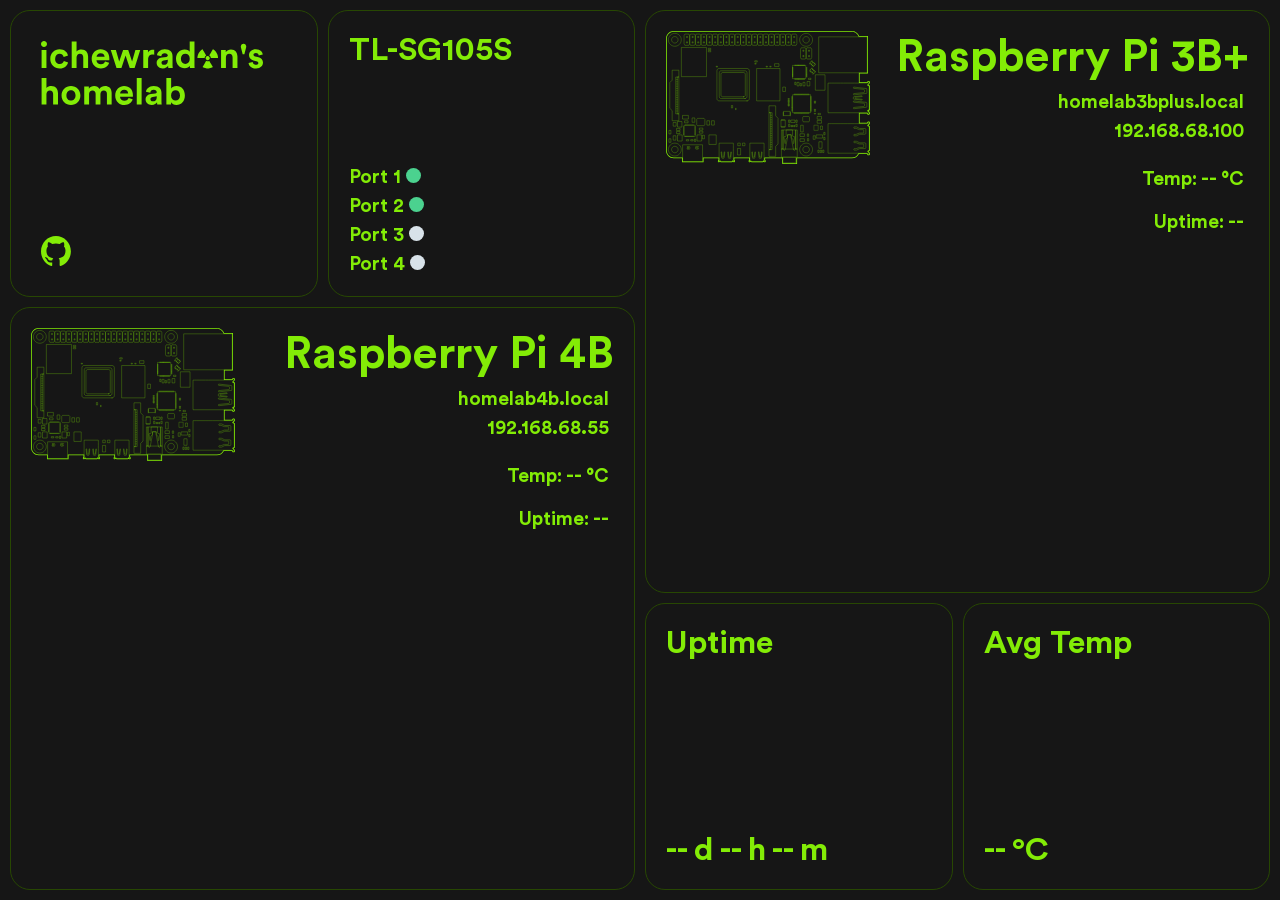
==== homelab-web-dash/index.html @ 9d9f36bd "Added Webpage Template (No function yet)" ====
<!DOCTYPE html>
<html lang="en">

<head>
    <meta charset="utf-8">
    <title>ichewradon's homelab</title>
    <meta name="viewport" content="width=device-width, initial-scale=1">
    <link rel="stylesheet" href="styles.css">
    <link rel="icon" type="image/png" href="favicons/favicon-96x96.png" sizes="96x96" />
    <link rel="icon" type="image/svg+xml" href="favicons/favicon.svg" />
    <link rel="shortcut icon" href="favicons/favicon.ico" />
    <link rel="apple-touch-icon" sizes="180x180" href="favicons/apple-touch-icon.png" />
    <meta name="apple-mobile-web-app-title" content="homelab" />
    <link rel="manifest" href="favicons/site.webmanifest" />
</head>

<body>

    <div class="grid">
        <div class="item item-1" onClick="window.location.href=window.location.href">
            <img src="images/logos/fulllogo.svg" style="height: 5cqw;">
            <div class="social-links">
                <a href="https://github.com/ichewradon/homelab" target="_blank" style="text-decoration: none;">
                    <img src="images/logos/github.svg" style="width: 30px; height: 30px;">
                </a>
                <a href="https://ichewradon.com" target="_blank" style="text-decoration: none;">
                    <i data-lucide="link"></i>
                </a>
            </div>
        </div>

        <div class="item item-2">
            <div class="sub-title">TL-SG105S</div>
            <div class="connections">
                <div class="connections" id="port1">Port 1 <status-indicator positive pulse></status-indicator></div>
                <div class="connections" id="port2">Port 2 <status-indicator positive pulse></status-indicator></div>
                <div class="connections" id="port3">Port 3 <status-indicator></status-indicator></div>
                <div class="connections" id="port4">Port 4 <status-indicator></status-indicator></div>
            </div>
        </div>

        <div class="item item-3">
            <img src="images/rpi4b.svg" style="width: 35%;">
            <div>
                <div class="title">
                    Raspberry Pi 4B
                </div>
                <div class="description">
                    homelab4b.local
                </div>
                <div class="description">
                    192.168.68.55
                </div>
                <div class="description">
                    <p>Temp: <span id="node-temp">--</span> °C</p>
                    <p>Uptime: <span id="node-uptime">--</span></p>
                </div>
            </div>
        </div>

        <div class="item item-4">
            <img src="images/rpi4b.svg" style="width: 35%;">
            <div>
                <div class="title">
                    Raspberry Pi 3B+
                </div>
                <div class="description">
                    homelab3bplus.local
                </div>
                <div class="description">
                    192.168.68.100
                </div>
                <div class="description">
                    <p>Temp: <span id="dash-temp">--</span> °C</p>
                    <p>Uptime: <span id="dash-uptime">--</span></p>
                </div>
            </div>
        </div>

        <div class="item item-5">
            <div class="sub-title">
                Uptime
            </div>
            <div class="sub-title">
                <span id="homelab-uptime">-- d -- h -- m</span>
            </div>
        </div>

        <div class="item item-6">
            <div class="sub-title">
                Avg Temp
            </div>
            <div class="sub-title">
                <span id="homelab-temp">--</span> °C
            </div>
        </div>

    </div>

    <script src="updateStats.js"></script>

</body>

</html>
---- homelab-web-dash/styles.css ----
@import 'status-indicator.css';

@font-face {
    font-family: Circular;
    src: url('fonts/Circular.woff2');
}

html,
body {
    background-color: #161616;
    font-family: Circular;
    margin: 0;
    padding: 0;
    height: 100%;
    cursor: default;
}

.title {
    font-size: 3.5cqw;
    color: #83ec06;
}

.sub-title {
    font-size: 2.5cqw;
    color: #83ec06;
}

.description {
    font-size: 1.5cqw;
    text-align: end;
    padding-top: 5px;
    padding-right: 5px;
    color: #83ec06;
}

.connections {
    font-size: 1.5cqw;
    text-align: left;
    padding-top: 5px;
    padding-right: 5px;
    color: #83ec06;
}

.social-links {
    display: flex;
    gap: 10px;
    align-items: center;
    /* vertically center both icons */
}

.social-links a {
    display: flex;
    align-items: center;
    /* vertically center the child image */
}

.social-links svg {
    height: 30px;
    width: 30px;
    stroke: #83ec06
}

.grid {
    display: grid;
    grid-template-columns: repeat(4, 1fr);
    grid-template-rows: repeat(3, 1fr);
    gap: 10px;
    height: 100vh;
    box-sizing: border-box;
    padding: 10px;
}

.item {
    color: white;
    font-size: 1.5rem;
    display: flex;
    align-items: start;
    justify-content: space-between;
    border-radius: 20px;
    border: 1px solid #274702;
    transition: all 0.3s ease;
    padding: 20px;
    cursor: pointer;
}

.item:hover {
    transform: translateY(-2px);
    border: 5px solid #83ec06;
}

.item-1 {
    grid-column: 1 / span 1;
    grid-row: 1 / span 1;
    padding: 30px;
    flex-direction: column;
    justify-content: space-between;
}

.item-2 {
    grid-column: 2 / span 1;
    grid-row: 1 / span 1;
    flex-direction: column;
}

.item-3 {
    grid-column: 1 / span 2;
    grid-row: 2 / span 2;
    position: relative;
}

.item-4 {
    grid-column: 3 / span 2;
    grid-row: 1 / span 2;
    position: relative;
}

.item-5 {
    grid-column: 3 / span 1;
    grid-row: 3 / span 1;
    flex-direction: column;
}

.item-6 {
    grid-column: 4 / span 1;
    grid-row: 3 / span 1;
    flex-direction: column;
}
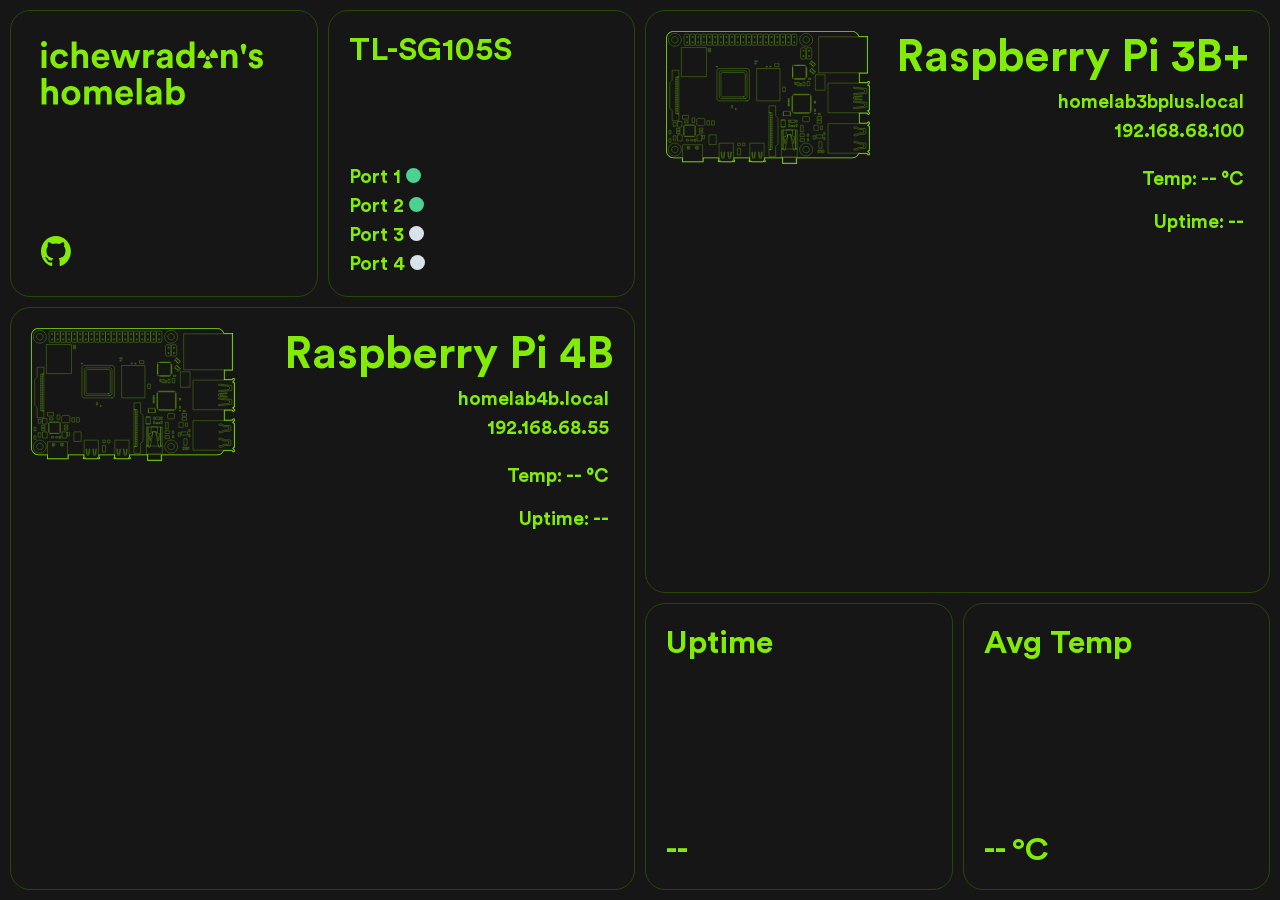
==== commit f8923bb9: "Fix onclick in logo" ====
--- a/homelab-web-dash/index.html
+++ b/homelab-web-dash/index.html
@@ -17,8 +17,8 @@
 <body>
 
     <div class="grid">
-        <div class="item item-1" onClick="window.location.href=window.location.href">
-            <img src="images/logos/fulllogo.svg" style="height: 5cqw;">
+        <div class="item item-1">
+            <img src="images/logos/fulllogo.svg" style="height: 5cqw;" onClick="window.location.href=window.location.href">
             <div class="social-links">
                 <a href="https://github.com/ichewradon/homelab" target="_blank" style="text-decoration: none;">
                     <img src="images/logos/github.svg" style="width: 30px; height: 30px;">
